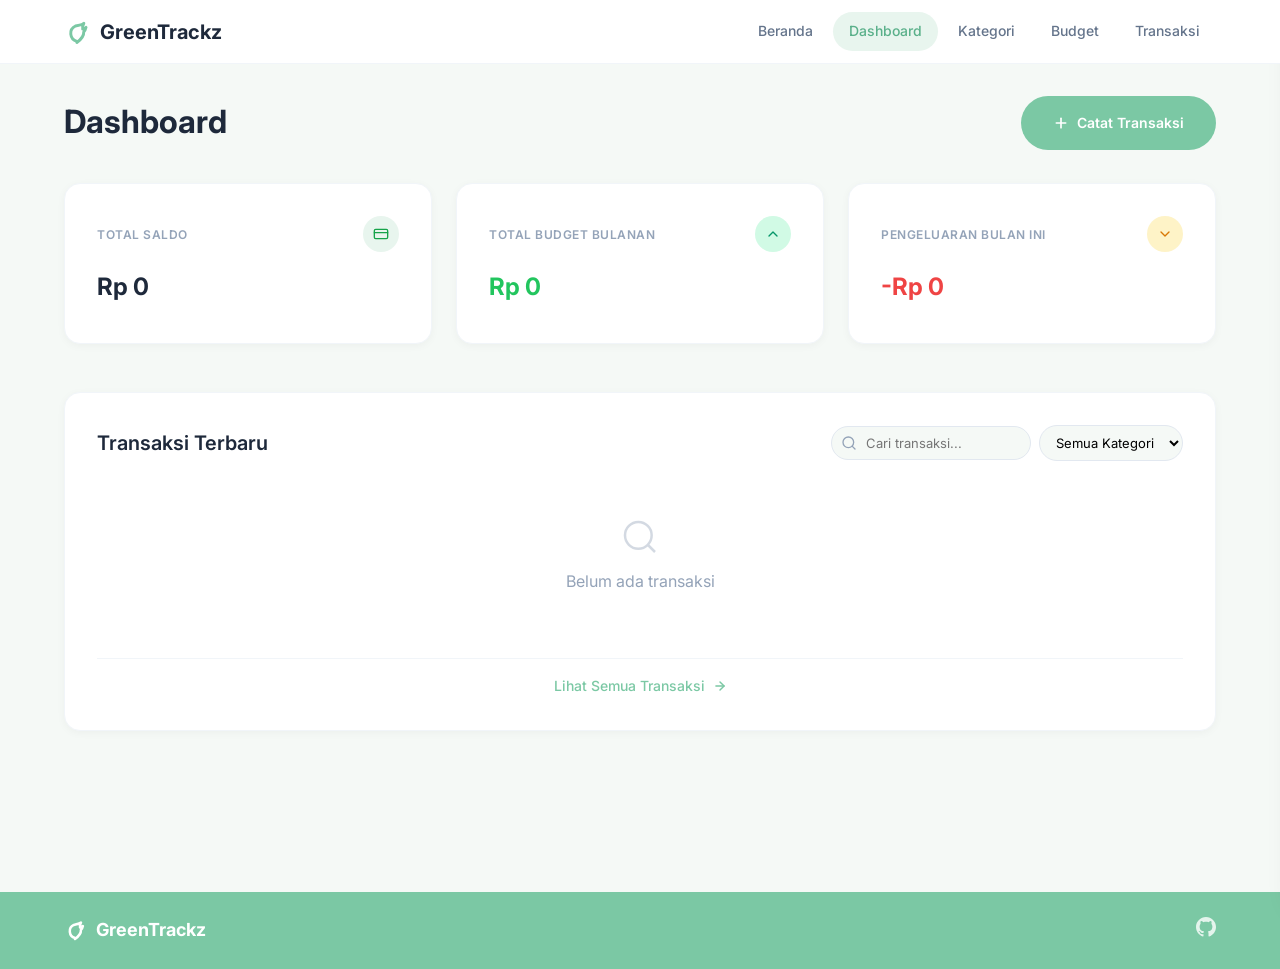
==== dashboard.html @ 593e7956 "Add files via upload" ====
<!DOCTYPE html>
<html lang="id">
<head>
  <meta charset="UTF-8">
  <meta name="viewport" content="width=device-width, initial-scale=1.0">
  <title>Dashboard - GreenTrackz</title>
  <link rel="preconnect" href="https://fonts.googleapis.com">
  <link rel="preconnect" href="https://fonts.gstatic.com" crossorigin>
  <link href="https://fonts.googleapis.com/css2?family=Inter:wght@400;500;600;700;800&display=swap" rel="stylesheet">
  <link rel="stylesheet" href="style.css">
</head>
<body>

  <!-- ====== HEADER ====== -->
  <header class="header">
    <div class="header-inner">
      <a href="index.html" class="logo">
        <svg class="logo-icon" viewBox="0 0 24 24" fill="none" stroke="currentColor" stroke-width="2.5" stroke-linecap="round" stroke-linejoin="round">
          <path d="M11 20A7 7 0 0 1 9.8 6.9C15.5 5.8 17 4.5 17 4.5s-1.5 3-1 5a7 7 0 0 0 2.9-1.5s-.5 2.5-2 4c.3 3.5-2.5 6.5-5.9 9z"/>
        </svg>
        GreenTrackz
      </a>
      <nav class="nav" style="margin-left:auto;">
        <a href="index.html" class="nav-link">Beranda</a>
        <a href="dashboard.html" class="nav-link active">Dashboard</a>
        <a href="category.html" class="nav-link">Kategori</a>
        <a href="budgeting.html" class="nav-link">Budget</a>
        <a href="transactions.html" class="nav-link">Transaksi</a>
      </nav>
    </div>
  </header>

  <!-- ====== MAIN ====== -->
  <main class="main-content">
    <div class="container">

      <!-- Page Header -->
      <div class="page-header">
        <div class="page-header-inner">
          <div><h1 class="page-title">Dashboard</h1></div>
          <a href="transactions.html" class="btn btn-primary">
            <svg viewBox="0 0 24 24" fill="none" stroke="currentColor" stroke-width="2.5" stroke-linecap="round" stroke-linejoin="round" style="width:16px;height:16px;">
              <line x1="12" y1="5" x2="12" y2="19"/><line x1="5" y1="12" x2="19" y2="12"/>
            </svg>
            Catat Transaksi
          </a>
        </div>
      </div>

      <!-- Stats Grid -->
      <div class="stats-grid">
        <div class="stat-card">
          <div class="stat-header">
            <span class="stat-label">Total Saldo</span>
            <div class="icon-circle-sm" style="background-color:var(--color-primary-light);">
              <svg viewBox="0 0 24 24" fill="none" stroke="#16A34A" stroke-width="2" stroke-linecap="round" stroke-linejoin="round" style="width:16px;height:16px;">
                <rect x="2" y="5" width="20" height="14" rx="2"/><line x1="2" y1="10" x2="22" y2="10"/>
              </svg>
            </div>
          </div>
          <div class="stat-value" id="stat-saldo">Rp 0</div>
        </div>
        <div class="stat-card">
          <div class="stat-header">
            <span class="stat-label">Total Budget Bulanan</span>
            <div class="icon-circle-sm" style="background-color:#D1FAE5;">
              <svg viewBox="0 0 24 24" fill="none" stroke="#059669" stroke-width="2" stroke-linecap="round" stroke-linejoin="round" style="width:16px;height:16px;">
                <polyline points="18 15 12 9 6 15"/>
              </svg>
            </div>
          </div>
          <div class="stat-value" id="stat-income" style="color:var(--color-success);">Rp 0</div>
        </div>
        <div class="stat-card">
          <div class="stat-header">
            <span class="stat-label">Pengeluaran Bulan Ini</span>
            <div class="icon-circle-sm" style="background-color:var(--icon-kuliner-bg);">
              <svg viewBox="0 0 24 24" fill="none" stroke="#D97706" stroke-width="2" stroke-linecap="round" stroke-linejoin="round" style="width:16px;height:16px;">
                <polyline points="6 9 12 15 18 9"/>
              </svg>
            </div>
          </div>
          <div class="stat-value" id="stat-expense" style="color:var(--color-danger);">Rp 0</div>
        </div>
      </div>

      <!-- Recent Transactions -->
      <div class="recent-txns" style="margin-top:var(--space-2xl);">
        <div class="recent-txns-header">
          <h2 class="recent-txns-title">Transaksi Terbaru</h2>
          <div style="display:flex;gap:8px;align-items:center;">
            <!-- Search -->
            <div style="position:relative;">
              <svg viewBox="0 0 24 24" fill="none" stroke="currentColor" stroke-width="2" stroke-linecap="round" stroke-linejoin="round" style="width:16px;height:16px;position:absolute;left:10px;top:50%;transform:translateY(-50%);color:var(--color-text-muted);pointer-events:none;">
                <circle cx="11" cy="11" r="8"/><line x1="21" y1="21" x2="16.65" y2="16.65"/>
              </svg>
              <input type="text" id="dash-search" placeholder="Cari transaksi..." style="padding:8px 12px 8px 34px;border:1px solid var(--color-border);border-radius:var(--radius-full);font-size:13px;outline:none;width:200px;background:var(--color-bg);" oninput="renderDashboard()">
            </div>
            <!-- Filter -->
            <select id="dash-filter" onchange="renderDashboard()" style="padding:8px 12px;border:1px solid var(--color-border);border-radius:var(--radius-full);font-size:13px;outline:none;background:var(--color-bg);cursor:pointer;">
              <option value="">Semua Kategori</option>
            </select>
          </div>
        </div>

        <div class="recent-txns-list" id="dash-txn-list">
          <!-- populated by JS -->
        </div>

        <a href="transactions.html" class="view-all-link">
          Lihat Semua Transaksi
          <svg viewBox="0 0 24 24" fill="none" stroke="currentColor" stroke-width="2.5" stroke-linecap="round" stroke-linejoin="round"><line x1="5" y1="12" x2="19" y2="12"/><polyline points="12 5 19 12 12 19"/></svg>
        </a>
      </div>

    </div>
  </main>

  <!-- ====== FOOTER ====== -->
  <footer class="footer">
    <div class="footer-inner">
      <div class="footer-logo">
        <svg viewBox="0 0 24 24" fill="none" stroke="currentColor" stroke-width="2.5" stroke-linecap="round" stroke-linejoin="round">
          <path d="M11 20A7 7 0 0 1 9.8 6.9C15.5 5.8 17 4.5 17 4.5s-1.5 3-1 5a7 7 0 0 0 2.9-1.5s-.5 2.5-2 4c.3 3.5-2.5 6.5-5.9 9z"/>
        </svg>
        GreenTrackz
      </div>
      <div class="footer-social">
        <a href="https://github.com/ValerieP31/GreenTrackz" aria-label="GitHub" target="_blank">
          <svg viewBox="0 0 24 24" fill="currentColor"><path d="M12 0c-6.626 0-12 5.373-12 12 0 5.302 3.438 9.8 8.207 11.387.599.111.793-.261.793-.577v-2.234c-3.338.726-4.033-1.416-4.033-1.416-.546-1.387-1.333-1.756-1.333-1.756-1.089-.745.083-.729.083-.729 1.205.084 1.839 1.237 1.839 1.237 1.07 1.834 2.807 1.304 3.492.997.107-.775.418-1.305.762-1.604-2.665-.305-5.467-1.334-5.467-5.931 0-1.311.469-2.381 1.236-3.221-.124-.303-.535-1.524.117-3.176 0 0 1.008-.322 3.301 1.23.957-.266 1.983-.399 3.003-.404 1.02.005 2.047.138 3.006.404 2.291-1.552 3.297-1.23 3.297-1.23.653 1.653.242 2.874.118 3.176.77.84 1.235 1.911 1.235 3.221 0 4.609-2.807 5.624-5.479 5.921.43.372.823 1.102.823 2.222v3.293c0 .319.192.694.801.576 4.765-1.589 8.199-6.086 8.199-11.386 0-6.627-5.373-12-12-12z"/></svg>
        </a>
      </div>
    </div>
  </footer>

  <script src="app.js"></script>
  <script>
    function formatDate(dateStr) {
      const d = new Date(dateStr);
      return d.toLocaleDateString('id-ID', { day:'2-digit', month:'short', year:'numeric' });
    }

    function populateFilterDropdown() {
      const sel = document.getElementById('dash-filter');
      const cats = GT.getCategories();
      // keep first option
      while (sel.options.length > 1) sel.remove(1);
      cats.forEach(c => {
        const o = document.createElement('option');
        o.value = c.id; o.textContent = c.name;
        sel.appendChild(o);
      });
    }

    function renderDashboard() {
      const txns = GT.getTransactions();
      const stats = GT.getMonthStats();

      // Stats
      document.getElementById('stat-saldo').textContent = GT.formatRp(stats.income - stats.expense);
      document.getElementById('stat-income').textContent = GT.formatRp(stats.income);
      document.getElementById('stat-expense').textContent = '-' + GT.formatRp(stats.expense);

      // Filter + search
      const search = document.getElementById('dash-search').value.toLowerCase();
      const catFilter = document.getElementById('dash-filter').value;

      let filtered = [...txns].reverse(); // newest first
      if (search) filtered = filtered.filter(t => t.name.toLowerCase().includes(search));
      if (catFilter) filtered = filtered.filter(t => t.category === catFilter);

      const list = document.getElementById('dash-txn-list');
      if (filtered.length === 0) {
        list.innerHTML = `<div style="text-align:center;padding:40px 0;color:var(--color-text-muted);">
          <svg viewBox="0 0 24 24" fill="none" stroke="currentColor" stroke-width="1.5" style="width:40px;height:40px;margin:0 auto 12px;display:block;opacity:.4;">
            <circle cx="11" cy="11" r="8"/><line x1="21" y1="21" x2="16.65" y2="16.65"/>
          </svg>
          <p>Belum ada transaksi</p>
        </div>`;
        return;
      }

      const show = filtered.slice(0, 5);
      list.innerHTML = show.map((t, i) => {
        const cat = GT.getCategoryById(t.category);
        const isIncome = t.type === 'income';
        const sign = isIncome ? '+' : '-';
        const amtColor = isIncome ? 'var(--color-success)' : 'var(--color-danger)';
        const border = i === show.length - 1 ? 'border-bottom:none;' : '';
        return `<div class="txn-item" style="${border}">
          <div class="txn-left">
            <div class="icon-circle" style="background-color:${cat.bg};">
              ${GT.getCategoryIcon(cat.icon, cat.color)}
            </div>
            <div>
              <div class="txn-info-name">${t.name}</div>
              <div class="txn-info-date">${formatDate(t.date)}</div>
            </div>
          </div>
          <div class="txn-right">
            <span class="txn-amount" style="color:${amtColor};">${sign}${GT.formatRp(t.amount)}</span>
            <span class="tag" style="background:${cat.bg};color:${cat.color};">${cat.name.toUpperCase()}</span>
          </div>
        </div>`;
      }).join('');
    }

    populateFilterDropdown();
    renderDashboard();
    GT.initMobileNav('dashboard.html');
  </script>
</body>
</html>
---- style.css ----
/* ========================================
   GreenTrackz - Global Stylesheet
   ======================================== */

/* ---- CSS Variables (Design System) ---- */
:root {
  /* Primary Colors */
  --color-primary: #7BC8A4;
  --color-primary-hover: #6AB894;
  --color-primary-light: #E8F5EE;
  --color-primary-dark: #5AB08A;

  /* Dark Greens */
  --color-dark-green: #2D5A3D;
  --color-darker-green: #1E3A2F;

  /* Backgrounds */
  --color-bg: #F5F9F6;
  --color-bg-white: #FFFFFF;
  --color-bg-card: #FFFFFF;
  --color-bg-mint: #EEF7F1;

  /* Text */
  --color-text-primary: #1E293B;
  --color-text-secondary: #64748B;
  --color-text-muted: #94A3B8;
  --color-text-white: #FFFFFF;
  --color-text-link: #7BC8A4;

  /* Borders */
  --color-border: #E2E8F0;
  --color-border-light: #F1F5F9;

  /* Status Colors */
  --color-success: #22C55E;
  --color-success-light: #DCFCE7;
  --color-danger: #EF4444;
  --color-danger-light: #FEE2E2;
  --color-warning: #EAB308;
  --color-warning-light: #FEF9C3;

  /* Category Tag Colors */
  --tag-kuliner-bg: #FEF3C7;
  --tag-kuliner-text: #D97706;
  --tag-transport-bg: #DBEAFE;
  --tag-transport-text: #2563EB;
  --tag-transfer-bg: #DCFCE7;
  --tag-transfer-text: #16A34A;
  --tag-belanja-bg: #EDE9FE;
  --tag-belanja-text: #7C3AED;
  --tag-tagihan-bg: #FEE2E2;
  --tag-tagihan-text: #DC2626;
  --tag-hiburan-bg: #FCE7F3;
  --tag-hiburan-text: #DB2777;
  --tag-pendapatan-bg: #DCFCE7;
  --tag-pendapatan-text: #16A34A;

  /* Icon Background Colors */
  --icon-kuliner-bg: #FEF3C7;
  --icon-transport-bg: #DBEAFE;
  --icon-transfer-bg: #DCFCE7;
  --icon-belanja-bg: #EDE9FE;
  --icon-tagihan-bg: #FEE2E2;
  --icon-hiburan-bg: #FCE7F3;
  --icon-listrik-bg: #FEF3C7;
  --icon-makanan-bg: #DCFCE7;
  --icon-kesehatan-bg: #FCE7F3;
  --icon-edukasi-bg: #DBEAFE;

  /* Shadows */
  --shadow-sm: 0 1px 2px rgba(0, 0, 0, 0.04);
  --shadow-md: 0 4px 12px rgba(0, 0, 0, 0.06);
  --shadow-lg: 0 8px 24px rgba(0, 0, 0, 0.08);
  --shadow-card: 0 2px 8px rgba(0, 0, 0, 0.04);

  /* Border Radius */
  --radius-sm: 8px;
  --radius-md: 12px;
  --radius-lg: 16px;
  --radius-xl: 20px;
  --radius-full: 9999px;

  /* Spacing */
  --space-xs: 4px;
  --space-sm: 8px;
  --space-md: 16px;
  --space-lg: 24px;
  --space-xl: 32px;
  --space-2xl: 48px;
  --space-3xl: 64px;

  /* Typography */
  --font-family: 'Inter', -apple-system, BlinkMacSystemFont, 'Segoe UI', Roboto, sans-serif;
  --text-xs: 12px;
  --text-sm: 14px;
  --text-base: 16px;
  --text-lg: 18px;
  --text-xl: 20px;
  --text-2xl: 24px;
  --text-3xl: 32px;
  --text-4xl: 40px;
  --text-5xl: 48px;

  /* Font Weights */
  --font-normal: 400;
  --font-medium: 500;
  --font-semibold: 600;
  --font-bold: 700;
  --font-extrabold: 800;

  /* Layout */
  --max-width: 1200px;
  --header-height: 64px;
}

/* ---- Reset & Base ---- */
*, *::before, *::after {
  box-sizing: border-box;
  margin: 0;
  padding: 0;
}

html {
  scroll-behavior: smooth;
}

body {
  font-family: var(--font-family);
  font-size: var(--text-base);
  color: var(--color-text-primary);
  background-color: var(--color-bg);
  line-height: 1.6;
  -webkit-font-smoothing: antialiased;
  -moz-osx-font-smoothing: grayscale;
}

a {
  text-decoration: none;
  color: inherit;
  transition: color 0.2s ease;
}

img {
  max-width: 100%;
  height: auto;
  display: block;
}

button {
  cursor: pointer;
  border: none;
  background: none;
  font-family: inherit;
  font-size: inherit;
}

input, select, textarea {
  font-family: inherit;
  font-size: inherit;
}

/* ---- Utility Classes ---- */
.container {
  max-width: var(--max-width);
  margin: 0 auto;
  padding: 0 var(--space-lg);
}

.container-narrow {
  max-width: 960px;
  margin: 0 auto;
  padding: 0 var(--space-lg);
}

.flex {
  display: flex;
}

.flex-col {
  flex-direction: column;
}

.items-center {
  align-items: center;
}

.items-start {
  align-items: flex-start;
}

.justify-between {
  justify-content: space-between;
}

.justify-center {
  justify-content: center;
}

.gap-sm { gap: var(--space-sm); }
.gap-md { gap: var(--space-md); }
.gap-lg { gap: var(--space-lg); }
.gap-xl { gap: var(--space-xl); }

.text-center { text-align: center; }
.text-left { text-align: left; }
.text-right { text-align: right; }

.w-full { width: 100%; }
.h-full { height: 100%; }

.mt-sm { margin-top: var(--space-sm); }
.mt-md { margin-top: var(--space-md); }
.mt-lg { margin-top: var(--space-lg); }
.mt-xl { margin-top: var(--space-xl); }
.mt-2xl { margin-top: var(--space-2xl); }

.mb-sm { margin-bottom: var(--space-sm); }
.mb-md { margin-bottom: var(--space-md); }
.mb-lg { margin-bottom: var(--space-lg); }
.mb-xl { margin-bottom: var(--space-xl); }

/* ---- Header / Navbar ---- */
.header {
  background-color: var(--color-bg-white);
  border-bottom: 1px solid var(--color-border-light);
  height: var(--header-height);
  position: sticky;
  top: 0;
  z-index: 100;
}

.header-inner {
  display: flex;
  align-items: center;
  justify-content: space-between;
  height: 100%;
  max-width: var(--max-width);
  margin: 0 auto;
  padding: 0 var(--space-lg);
}

.logo {
  display: flex;
  align-items: center;
  gap: var(--space-sm);
  font-weight: var(--font-bold);
  font-size: var(--text-xl);
  color: var(--color-text-primary);
}

.logo-icon {
  width: 28px;
  height: 28px;
  color: var(--color-primary);
}

.nav {
  display: flex;
  align-items: center;
  gap: var(--space-xs);
}

.nav-link {
  padding: var(--space-sm) var(--space-md);
  font-size: var(--text-sm);
  font-weight: var(--font-medium);
  color: var(--color-text-secondary);
  border-radius: var(--radius-full);
  transition: all 0.2s ease;
}

.nav-link:hover {
  color: var(--color-text-primary);
  background-color: var(--color-bg);
}

.nav-link.active {
  color: var(--color-primary-dark);
  background-color: var(--color-primary-light);
}

.header-actions {
  display: flex;
  align-items: center;
  gap: var(--space-md);
}

.icon-btn {
  width: 40px;
  height: 40px;
  border-radius: var(--radius-full);
  display: flex;
  align-items: center;
  justify-content: center;
  color: var(--color-text-secondary);
  transition: all 0.2s ease;
  position: relative;
}

.icon-btn:hover {
  background-color: var(--color-bg);
  color: var(--color-text-primary);
}

.avatar {
  width: 36px;
  height: 36px;
  border-radius: var(--radius-full);
  object-fit: cover;
}

/* ---- Buttons ---- */
.btn {
  display: inline-flex;
  align-items: center;
  justify-content: center;
  gap: var(--space-sm);
  padding: var(--space-md) var(--space-xl);
  font-size: var(--text-sm);
  font-weight: var(--font-semibold);
  border-radius: var(--radius-full);
  transition: all 0.2s ease;
  cursor: pointer;
}

.btn-primary {
  background-color: var(--color-primary);
  color: var(--color-text-white);
  border: none;
}

.btn-primary:hover {
  background-color: var(--color-primary-hover);
  transform: translateY(-1px);
  box-shadow: var(--shadow-md);
}

.btn-outline {
  background-color: transparent;
  color: var(--color-text-secondary);
  border: 1px solid var(--color-border);
}

.btn-outline:hover {
  background-color: var(--color-bg);
  color: var(--color-text-primary);
}

.btn-dark {
  background-color: var(--color-dark-green);
  color: var(--color-text-white);
  border: none;
}

.btn-dark:hover {
  background-color: var(--color-darker-green);
}

.btn-sm {
  padding: var(--space-sm) var(--space-md);
  font-size: var(--text-xs);
}

.btn-lg {
  padding: var(--space-md) var(--space-2xl);
  font-size: var(--text-base);
}

.btn-full {
  width: 100%;
}

.btn svg {
  width: 16px;
  height: 16px;
}

/* ---- Cards ---- */
.card {
  background-color: var(--color-bg-card);
  border-radius: var(--radius-lg);
  border: 1px solid var(--color-border-light);
  box-shadow: var(--shadow-card);
  padding: var(--space-xl);
}

.card-flat {
  background-color: var(--color-bg-card);
  border-radius: var(--radius-lg);
  border: 1px solid var(--color-border);
  padding: var(--space-xl);
}

/* ---- Forms ---- */
.form-group {
  margin-bottom: var(--space-lg);
}

.form-label {
  display: block;
  font-size: var(--text-sm);
  font-weight: var(--font-medium);
  color: var(--color-text-primary);
  margin-bottom: var(--space-sm);
}

.form-input,
.form-select,
.form-textarea {
  width: 100%;
  padding: var(--space-md);
  font-size: var(--text-sm);
  color: var(--color-text-primary);
  background-color: var(--color-bg-white);
  border: 1px solid var(--color-border);
  border-radius: var(--radius-md);
  transition: all 0.2s ease;
}

.form-input:focus,
.form-select:focus,
.form-textarea:focus {
  outline: none;
  border-color: var(--color-primary);
  box-shadow: 0 0 0 3px rgba(123, 200, 164, 0.15);
}

.form-input::placeholder,
.form-textarea::placeholder {
  color: var(--color-text-muted);
}

.form-textarea {
  resize: vertical;
  min-height: 80px;
}

.form-row {
  display: grid;
  grid-template-columns: 1fr 1fr;
  gap: var(--space-md);
}

/* ---- Tags / Badges ---- */
.tag {
  display: inline-flex;
  align-items: center;
  padding: 2px 10px;
  font-size: var(--text-xs);
  font-weight: var(--font-semibold);
  border-radius: var(--radius-full);
  text-transform: uppercase;
  letter-spacing: 0.3px;
}

.tag-kuliner { background-color: var(--tag-kuliner-bg); color: var(--tag-kuliner-text); }
.tag-transport { background-color: var(--tag-transport-bg); color: var(--tag-transport-text); }
.tag-transfer { background-color: var(--tag-transfer-bg); color: var(--tag-transfer-text); }
.tag-belanja { background-color: var(--tag-belanja-bg); color: var(--tag-belanja-text); }
.tag-tagihan { background-color: var(--tag-tagihan-bg); color: var(--tag-tagihan-text); }
.tag-hiburan { background-color: var(--tag-hiburan-bg); color: var(--tag-hiburan-text); }
.tag-pendapatan { background-color: var(--tag-pendapatan-bg); color: var(--tag-pendapatan-text); }

/* ---- Progress Bars ---- */
.progress-bar {
  width: 100%;
  height: 8px;
  background-color: var(--color-border-light);
  border-radius: var(--radius-full);
  overflow: hidden;
}

.progress-fill {
  height: 100%;
  background-color: var(--color-primary);
  border-radius: var(--radius-full);
  transition: width 0.3s ease;
}

.progress-fill.success { background-color: var(--color-success); }
.progress-fill.warning { background-color: var(--color-warning); }
.progress-fill.danger { background-color: var(--color-danger); }

/* ---- Icon Containers ---- */
.icon-circle {
  width: 44px;
  height: 44px;
  border-radius: var(--radius-full);
  display: flex;
  align-items: center;
  justify-content: center;
  flex-shrink: 0;
}

.icon-circle svg {
  width: 20px;
  height: 20px;
}

.icon-circle-sm {
  width: 36px;
  height: 36px;
  border-radius: var(--radius-full);
  display: flex;
  align-items: center;
  justify-content: center;
  flex-shrink: 0;
}

.icon-circle-sm svg {
  width: 16px;
  height: 16px;
}

/* ---- Page Header Section ---- */
.page-header {
  padding: var(--space-xl) 0;
}

.page-header-inner {
  display: flex;
  align-items: flex-start;
  justify-content: space-between;
  flex-wrap: wrap;
  gap: var(--space-md);
}

.page-title {
  font-size: var(--text-3xl);
  font-weight: var(--font-bold);
  color: var(--color-text-primary);
  margin-bottom: var(--space-xs);
}

.page-subtitle {
  font-size: var(--text-base);
  color: var(--color-text-secondary);
}

/* ---- Stats / Summary Cards ---- */
.stats-grid {
  display: grid;
  grid-template-columns: repeat(3, 1fr);
  gap: var(--space-lg);
  margin-bottom: var(--space-xl);
}

.stat-card {
  background-color: var(--color-bg-card);
  border-radius: var(--radius-lg);
  border: 1px solid var(--color-border-light);
  box-shadow: var(--shadow-card);
  padding: var(--space-xl);
}

.stat-header {
  display: flex;
  align-items: center;
  justify-content: space-between;
  margin-bottom: var(--space-md);
}

.stat-label {
  font-size: var(--text-xs);
  font-weight: var(--font-semibold);
  color: var(--color-text-muted);
  text-transform: uppercase;
  letter-spacing: 0.5px;
}

.stat-value {
  font-size: var(--text-2xl);
  font-weight: var(--font-bold);
  color: var(--color-text-primary);
  margin-bottom: var(--space-xs);
}

.stat-change {
  display: inline-flex;
  align-items: center;
  gap: 4px;
  font-size: var(--text-xs);
  font-weight: var(--font-medium);
}

.stat-change.up { color: var(--color-success); }
.stat-change.down { color: var(--color-danger); }
.stat-change.neutral { color: var(--color-text-muted); }

/* ---- Tables ---- */
.table-container {
  background-color: var(--color-bg-card);
  border-radius: var(--radius-lg);
  border: 1px solid var(--color-border-light);
  box-shadow: var(--shadow-card);
  overflow: hidden;
}

.data-table {
  width: 100%;
  border-collapse: collapse;
}

.data-table thead th {
  padding: var(--space-md) var(--space-lg);
  font-size: var(--text-xs);
  font-weight: var(--font-semibold);
  color: var(--color-text-muted);
  text-transform: uppercase;
  letter-spacing: 0.5px;
  text-align: left;
  border-bottom: 1px solid var(--color-border-light);
  background-color: var(--color-bg-white);
}

.data-table tbody td {
  padding: var(--space-md) var(--space-lg);
  font-size: var(--text-sm);
  color: var(--color-text-primary);
  border-bottom: 1px solid var(--color-border-light);
  vertical-align: middle;
}

.data-table tbody tr:last-child td {
  border-bottom: none;
}

.data-table tbody tr:hover {
  background-color: var(--color-bg);
}

/* ---- Transaction Items ---- */
.txn-item {
  display: flex;
  align-items: center;
  justify-content: space-between;
  padding: var(--space-md) 0;
  border-bottom: 1px solid var(--color-border-light);
}

.txn-item:last-child {
  border-bottom: none;
}

.txn-left {
  display: flex;
  align-items: center;
  gap: var(--space-md);
}

.txn-info-name {
  font-size: var(--text-sm);
  font-weight: var(--font-semibold);
  color: var(--color-text-primary);
  margin-bottom: 2px;
}

.txn-info-date {
  font-size: var(--text-xs);
  color: var(--color-text-muted);
}

.txn-right {
  display: flex;
  flex-direction: column;
  align-items: flex-end;
  gap: var(--space-xs);
}

.txn-amount {
  font-size: var(--text-sm);
  font-weight: var(--font-semibold);
}

.txn-amount.negative { color: var(--color-text-primary); }
.txn-amount.positive { color: var(--color-success); }

/* ---- Category Cards ---- */
.category-grid {
  display: grid;
  grid-template-columns: repeat(4, 1fr);
  gap: var(--space-lg);
}

.category-card {
  background-color: var(--color-bg-card);
  border-radius: var(--radius-lg);
  border: 1px solid var(--color-border-light);
  box-shadow: var(--shadow-card);
  padding: var(--space-xl);
  transition: all 0.2s ease;
  position: relative;
}

.category-card:hover {
  transform: translateY(-2px);
  box-shadow: var(--shadow-md);
}

.category-card-top {
  display: flex;
  align-items: flex-start;
  justify-content: space-between;
  margin-bottom: var(--space-md);
}

.category-card-icon {
  width: 48px;
  height: 48px;
  border-radius: var(--radius-md);
  display: flex;
  align-items: center;
  justify-content: center;
}

.category-card-icon svg {
  width: 24px;
  height: 24px;
}

.category-card-menu {
  color: var(--color-text-muted);
  cursor: pointer;
  padding: var(--space-xs);
}

.category-card-title {
  font-size: var(--text-lg);
  font-weight: var(--font-semibold);
  color: var(--color-text-primary);
  margin-bottom: var(--space-xs);
}

.category-card-label {
  font-size: var(--text-xs);
  font-weight: var(--font-medium);
  color: var(--color-text-muted);
  text-transform: uppercase;
  letter-spacing: 0.5px;
  margin-bottom: var(--space-xs);
}

.category-card-amount {
  font-size: var(--text-xl);
  font-weight: var(--font-bold);
  color: var(--color-text-primary);
  margin-bottom: var(--space-md);
}

.category-card-footer {
  display: flex;
  align-items: center;
  justify-content: space-between;
}

.category-card-count {
  font-size: var(--text-xs);
  font-weight: var(--font-medium);
  padding: 2px 8px;
  border-radius: var(--radius-full);
}

.category-add-card {
  background-color: var(--color-bg-card);
  border: 2px dashed var(--color-border);
  border-radius: var(--radius-lg);
  display: flex;
  flex-direction: column;
  align-items: center;
  justify-content: center;
  padding: var(--space-xl);
  min-height: 200px;
  cursor: pointer;
  transition: all 0.2s ease;
  color: var(--color-text-muted);
  gap: var(--space-md);
}

.category-add-card:hover {
  border-color: var(--color-primary);
  color: var(--color-primary);
  background-color: var(--color-primary-light);
}

.category-add-card svg {
  width: 32px;
  height: 32px;
}

.category-add-card span {
  font-size: var(--text-sm);
  font-weight: var(--font-medium);
}

/* ---- Color Picker ---- */
.color-picker {
  display: flex;
  align-items: center;
  gap: var(--space-sm);
}

.color-option {
  width: 28px;
  height: 28px;
  border-radius: var(--radius-full);
  cursor: pointer;
  border: 2px solid transparent;
  transition: all 0.2s ease;
}

.color-option:hover,
.color-option.active {
  border-color: var(--color-text-primary);
  transform: scale(1.1);
}

/* ---- Footer ---- */
.footer {
  background-color: var(--color-primary);
  color: var(--color-text-white);
  padding: var(--space-lg) 0;
  margin-top: var(--space-3xl);
}

.footer-inner {
  display: flex;
  align-items: center;
  justify-content: space-between;
  max-width: var(--max-width);
  margin: 0 auto;
  padding: 0 var(--space-lg);
}

.footer-logo {
  display: flex;
  align-items: center;
  gap: var(--space-sm);
  font-weight: var(--font-bold);
  font-size: var(--text-lg);
}

.footer-logo svg {
  width: 24px;
  height: 24px;
}

.footer-copy {
  font-size: var(--text-sm);
  opacity: 0.9;
}

.footer-social {
  display: flex;
  align-items: center;
  gap: var(--space-md);
}

.footer-social a {
  opacity: 0.8;
  transition: opacity 0.2s ease;
}

.footer-social a:hover {
  opacity: 1;
}

.footer-social svg {
  width: 20px;
  height: 20px;
}

/* ---- Hero Section (Landing) ---- */
.hero {
  text-align: center;
  padding: var(--space-3xl) 0 var(--space-2xl);
}

.hero-title {
  font-size: var(--text-5xl);
  font-weight: var(--font-extrabold);
  color: var(--color-text-primary);
  line-height: 1.15;
  margin-bottom: var(--space-lg);
  max-width: 700px;
  margin-left: auto;
  margin-right: auto;
}

.hero-subtitle {
  font-size: var(--text-lg);
  color: var(--color-text-secondary);
  margin-bottom: var(--space-xl);
  max-width: 500px;
  margin-left: auto;
  margin-right: auto;
}

.hero-features {
  display: flex;
  align-items: center;
  justify-content: center;
  gap: var(--space-xl);
  margin-top: var(--space-xl);
  flex-wrap: wrap;
}

.hero-feature-item {
  display: flex;
  align-items: center;
  gap: var(--space-sm);
  font-size: var(--text-sm);
  color: var(--color-text-secondary);
}

.hero-feature-item svg {
  width: 16px;
  height: 16px;
  color: var(--color-success);
}

/* ---- Preview Card (Landing) ---- */
.preview-card {
  max-width: 700px;
  margin: var(--space-2xl) auto;
  background-color: var(--color-bg-card);
  border-radius: var(--radius-xl);
  border: 1px solid var(--color-border);
  box-shadow: var(--shadow-lg);
  overflow: hidden;
}

.preview-card-header {
  display: flex;
  align-items: center;
  gap: var(--space-sm);
  padding: var(--space-md) var(--space-xl);
  border-bottom: 1px solid var(--color-border-light);
}

.preview-dot {
  width: 10px;
  height: 10px;
  border-radius: var(--radius-full);
}

.preview-dot.red { background-color: #EF4444; }
.preview-dot.yellow { background-color: #EAB308; }
.preview-dot.green { background-color: #22C55E; }

.preview-card-body {
  display: grid;
  grid-template-columns: 1fr 1fr;
  padding: var(--space-xl);
  gap: var(--space-xl);
}

.preview-chart-area {
  display: flex;
  flex-direction: column;
}

.preview-chart-title {
  font-size: var(--text-sm);
  font-weight: var(--font-semibold);
  color: var(--color-text-primary);
  margin-bottom: 2px;
}

.preview-chart-subtitle {
  font-size: var(--text-xs);
  color: var(--color-text-muted);
  margin-bottom: var(--space-md);
}

.preview-chart-value {
  font-size: var(--text-xl);
  font-weight: var(--font-bold);
  color: var(--color-primary);
  margin-bottom: var(--space-md);
}

/* CSS-only bar chart */
.bar-chart {
  display: flex;
  align-items: flex-end;
  gap: 8px;
  height: 100px;
}

.bar-chart-item {
  flex: 1;
  display: flex;
  flex-direction: column;
  align-items: center;
  gap: 4px;
}

.bar {
  width: 100%;
  border-radius: 4px 4px 0 0;
  background-color: var(--color-primary-light);
  position: relative;
}

.bar-fill {
  position: absolute;
  bottom: 0;
  left: 0;
  right: 0;
  border-radius: 4px 4px 0 0;
}

.bar-fill.green { background-color: var(--color-primary); }
.bar-fill.yellow { background-color: var(--color-warning); }

/* ---- Features Section ---- */
.features-section {
  padding: var(--space-3xl) 0;
}

.section-header {
  text-align: center;
  margin-bottom: var(--space-2xl);
}

.section-title {
  font-size: var(--text-3xl);
  font-weight: var(--font-bold);
  color: var(--color-text-primary);
  margin-bottom: var(--space-sm);
}

.section-subtitle {
  font-size: var(--text-base);
  color: var(--color-text-secondary);
  max-width: 500px;
  margin: 0 auto;
}

.features-grid {
  display: grid;
  grid-template-columns: repeat(3, 1fr);
  gap: var(--space-lg);
}

.feature-card {
  background-color: var(--color-bg-card);
  border-radius: var(--radius-lg);
  border: 1px solid var(--color-border-light);
  box-shadow: var(--shadow-card);
  padding: var(--space-2xl) var(--space-xl);
  text-align: center;
  transition: all 0.2s ease;
}

.feature-card:hover {
  transform: translateY(-2px);
  box-shadow: var(--shadow-md);
}

.feature-icon {
  width: 56px;
  height: 56px;
  border-radius: var(--radius-lg);
  display: flex;
  align-items: center;
  justify-content: center;
  margin: 0 auto var(--space-lg);
}

.feature-icon svg {
  width: 24px;
  height: 24px;
}

.feature-title {
  font-size: var(--text-lg);
  font-weight: var(--font-semibold);
  color: var(--color-text-primary);
  margin-bottom: var(--space-sm);
}

.feature-desc {
  font-size: var(--text-sm);
  color: var(--color-text-secondary);
  line-height: 1.7;
}

/* ---- CTA Section ---- */
.cta-section {
  padding: var(--space-3xl) 0;
}

.cta-card {
  background-color: var(--color-dark-green);
  border-radius: var(--radius-xl);
  padding: var(--space-3xl) var(--space-2xl);
  text-align: center;
  color: var(--color-text-white);
  max-width: 900px;
  margin: 0 auto;
}

.cta-title {
  font-size: var(--text-3xl);
  font-weight: var(--font-bold);
  margin-bottom: var(--space-md);
  line-height: 1.3;
}

.cta-desc {
  font-size: var(--text-base);
  opacity: 0.85;
  margin-bottom: var(--space-xl);
  max-width: 500px;
  margin-left: auto;
  margin-right: auto;
}

/* ---- Two Column Layout (Transactions) ---- */
.two-col {
  display: grid;
  grid-template-columns: 380px 1fr;
  gap: var(--space-xl);
  align-items: start;
}

/* ---- Table Actions ---- */
.table-actions {
  display: flex;
  align-items: center;
  gap: var(--space-sm);
}

.action-btn {
  width: 32px;
  height: 32px;
  border-radius: var(--radius-md);
  display: inline-flex;
  align-items: center;
  justify-content: center;
  color: var(--color-text-muted);
  transition: all 0.2s ease;
  cursor: pointer;
}

.action-btn:hover {
  background-color: var(--color-bg);
  color: var(--color-text-primary);
}

.action-btn.edit:hover { color: var(--color-warning); }
.action-btn.delete:hover { color: var(--color-danger); }

/* ---- Pagination ---- */
.pagination {
  display: flex;
  align-items: center;
  justify-content: flex-end;
  gap: var(--space-xs);
  padding: var(--space-md) var(--space-lg);
  border-top: 1px solid var(--color-border-light);
}

.pagination-info {
  font-size: var(--text-sm);
  color: var(--color-text-secondary);
  margin-right: auto;
}

.pagination-btn {
  width: 36px;
  height: 36px;
  border-radius: var(--radius-md);
  display: flex;
  align-items: center;
  justify-content: center;
  font-size: var(--text-sm);
  font-weight: var(--font-medium);
  color: var(--color-text-secondary);
  border: 1px solid transparent;
  transition: all 0.2s ease;
}

.pagination-btn:hover {
  background-color: var(--color-bg);
  color: var(--color-text-primary);
}

.pagination-btn.active {
  background-color: var(--color-primary);
  color: var(--color-text-white);
  border-color: var(--color-primary);
}

/* ---- Budget Overview Card ---- */
.budget-overview {
  background-color: var(--color-bg-card);
  border-radius: var(--radius-lg);
  border: 1px solid var(--color-border-light);
  box-shadow: var(--shadow-card);
  padding: var(--space-2xl);
}

.budget-overview-grid {
  display: grid;
  grid-template-columns: 1fr 1fr;
  gap: var(--space-2xl);
}

.budget-main-label {
  font-size: var(--text-xs);
  font-weight: var(--font-semibold);
  color: var(--color-text-muted);
  text-transform: uppercase;
  letter-spacing: 0.5px;
  margin-bottom: var(--space-sm);
}

.budget-main-value {
  font-size: var(--text-3xl);
  font-weight: var(--font-bold);
  color: var(--color-text-primary);
  margin-bottom: var(--space-lg);
}

.budget-sub-grid {
  display: grid;
  grid-template-columns: 1fr 1fr;
  gap: var(--space-lg);
}

.budget-sub-label {
  font-size: var(--text-xs);
  font-weight: var(--font-semibold);
  color: var(--color-text-muted);
  text-transform: uppercase;
  letter-spacing: 0.5px;
  margin-bottom: var(--space-xs);
}

.budget-sub-value {
  font-size: var(--text-lg);
  font-weight: var(--font-bold);
  color: var(--color-text-primary);
}

.budget-sub-value.green { color: var(--color-primary); }

.budget-progress-section {
  display: flex;
  flex-direction: column;
  justify-content: center;
}

.budget-percentage {
  font-size: var(--text-4xl);
  font-weight: var(--font-extrabold);
  color: var(--color-text-primary);
  text-align: center;
}

.budget-percentage-label {
  font-size: var(--text-xs);
  font-weight: var(--font-semibold);
  color: var(--color-text-muted);
  text-transform: uppercase;
  letter-spacing: 1px;
  text-align: center;
  margin-bottom: var(--space-lg);
}

.budget-progress-bar {
  margin-bottom: var(--space-md);
}

.budget-progress-desc {
  font-size: var(--text-sm);
  color: var(--color-text-secondary);
  text-align: center;
}

/* ---- Budget Category Section ---- */
.budget-cat-header {
  display: flex;
  align-items: center;
  justify-content: space-between;
  margin-bottom: var(--space-lg);
}

.budget-cat-title {
  display: flex;
  align-items: center;
  gap: var(--space-sm);
  font-size: var(--text-lg);
  font-weight: var(--font-semibold);
  color: var(--color-text-primary);
}

.budget-cat-title svg {
  width: 20px;
  height: 20px;
  color: var(--color-primary);
}

.budget-cat-actions {
  display: flex;
  align-items: center;
  gap: var(--space-md);
}

.link-btn {
  display: inline-flex;
  align-items: center;
  gap: var(--space-sm);
  font-size: var(--text-sm);
  font-weight: var(--font-medium);
  color: var(--color-text-link);
  transition: all 0.2s ease;
}

.link-btn:hover {
  color: var(--color-primary-dark);
}

.link-btn svg {
  width: 16px;
  height: 16px;
}

/* Status badge */
.status-badge {
  display: inline-flex;
  align-items: center;
  padding: var(--space-sm) var(--space-md);
  font-size: var(--text-sm);
  font-weight: var(--font-semibold);
  border-radius: var(--radius-md);
}

.status-badge.success {
  background-color: var(--color-success-light);
  color: var(--color-success);
}

/* ---- Filter/Export Toolbar ---- */
.toolbar {
  display: flex;
  align-items: center;
  gap: var(--space-sm);
}

.toolbar-btn {
  display: inline-flex;
  align-items: center;
  gap: var(--space-sm);
  padding: var(--space-sm) var(--space-md);
  font-size: var(--text-sm);
  font-weight: var(--font-medium);
  color: var(--color-text-secondary);
  background-color: var(--color-bg-white);
  border: 1px solid var(--color-border);
  border-radius: var(--radius-md);
  transition: all 0.2s ease;
  cursor: pointer;
}

.toolbar-btn:hover {
  background-color: var(--color-bg);
  color: var(--color-text-primary);
}

.toolbar-btn svg {
  width: 14px;
  height: 14px;
}

/* ---- Page Header with Status ---- */
.page-header-right {
  display: flex;
  flex-direction: column;
  align-items: flex-end;
  gap: var(--space-xs);
}

.page-header-label {
  font-size: var(--text-xs);
  font-weight: var(--font-semibold);
  color: var(--color-text-muted);
  text-transform: uppercase;
  letter-spacing: 0.5px;
}

.page-header-value {
  font-size: var(--text-2xl);
  font-weight: var(--font-bold);
  color: var(--color-text-primary);
}

/* ---- Recent Transactions Card (Dashboard) ---- */
.recent-txns {
  background-color: var(--color-bg-card);
  border-radius: var(--radius-lg);
  border: 1px solid var(--color-border-light);
  box-shadow: var(--shadow-card);
  padding: var(--space-xl);
}

.recent-txns-header {
  display: flex;
  align-items: center;
  justify-content: space-between;
  margin-bottom: var(--space-md);
}

.recent-txns-title {
  font-size: var(--text-xl);
  font-weight: var(--font-semibold);
  color: var(--color-text-primary);
}

.recent-txns-actions {
  display: flex;
  align-items: center;
  gap: var(--space-sm);
}

.recent-txns-list {
  margin-bottom: var(--space-lg);
}

.view-all-link {
  display: flex;
  align-items: center;
  justify-content: center;
  gap: var(--space-sm);
  font-size: var(--text-sm);
  font-weight: var(--font-medium);
  color: var(--color-primary);
  padding-top: var(--space-md);
  border-top: 1px solid var(--color-border-light);
  transition: all 0.2s ease;
}

.view-all-link:hover {
  color: var(--color-primary-dark);
  gap: var(--space-md);
}

.view-all-link svg {
  width: 14px;
  height: 14px;
}

/* ---- Category Mini Progress ---- */
.cat-progress {
  width: 60px;
  height: 6px;
  background-color: var(--color-border-light);
  border-radius: var(--radius-full);
  overflow: hidden;
}

.cat-progress-fill {
  height: 100%;
  border-radius: var(--radius-full);
}

/* ---- Section Title with Icon ---- */
.section-title-with-icon {
  display: flex;
  align-items: center;
  gap: var(--space-sm);
  font-size: var(--text-lg);
  font-weight: var(--font-semibold);
  color: var(--color-text-primary);
  margin-bottom: var(--space-lg);
}

.section-title-with-icon svg {
  width: 20px;
  height: 20px;
  color: var(--color-primary);
}

/* ---- Category Form ---- */
.category-form {
  background-color: var(--color-bg-card);
  border-radius: var(--radius-lg);
  border: 1px solid var(--color-border-light);
  box-shadow: var(--shadow-card);
  padding: var(--space-xl);
  margin-bottom: var(--space-xl);
}

.category-form-inner {
  display: flex;
  align-items: flex-end;
  gap: var(--space-lg);
}

.category-form .form-group {
  flex: 1;
  margin-bottom: 0;
}

/* ---- Mini Chart Preview ---- */
.mini-chart-preview {
  display: flex;
  align-items: flex-end;
  gap: 6px;
  height: 80px;
  margin-top: var(--space-md);
}

.mini-chart-bar {
  flex: 1;
  border-radius: 3px 3px 0 0;
  background-color: var(--color-primary-light);
  position: relative;
  min-height: 8px;
}

.mini-chart-bar-fill {
  position: absolute;
  bottom: 0;
  left: 0;
  right: 0;
  border-radius: 3px 3px 0 0;
}

/* ---- Search & Filter Bar ---- */
.search-filter-bar {
  display: flex;
  align-items: center;
  gap: var(--space-md);
  margin-bottom: var(--space-lg);
}

/* ---- Transaction Form ---- */
.txn-form-card {
  background-color: var(--color-bg-card);
  border-radius: var(--radius-lg);
  border: 1px solid var(--color-border-light);
  box-shadow: var(--shadow-card);
  padding: var(--space-xl);
  position: sticky;
  top: calc(var(--header-height) + var(--space-lg));
}

/* ---- Transaction History Table ---- */
.txn-history-card {
  background-color: var(--color-bg-card);
  border-radius: var(--radius-lg);
  border: 1px solid var(--color-border-light);
  box-shadow: var(--shadow-card);
  overflow: hidden;
}

.txn-history-header {
  display: flex;
  align-items: center;
  justify-content: space-between;
  padding: var(--space-lg) var(--space-xl);
  border-bottom: 1px solid var(--color-border-light);
}

.txn-history-title {
  font-size: var(--text-xl);
  font-weight: var(--font-semibold);
  color: var(--color-text-primary);
}

/* ---- Budget Category Table ---- */
.budget-table-card {
  background-color: var(--color-bg-card);
  border-radius: var(--radius-lg);
  border: 1px solid var(--color-border-light);
  box-shadow: var(--shadow-card);
  padding: var(--space-xl);
}

.budget-table .progress-bar {
  width: 120px;
}

/* ---- Landing page header variation ---- */
.header-landing .nav-link.active {
  color: var(--color-primary-dark);
  background-color: var(--color-primary-light);
}

/* ---- Main Content Area ---- */
.main-content {
  min-height: calc(100vh - var(--header-height) - 72px);
}

/* ========================================
   RESPONSIVE DESIGN
   ======================================== */

/* Tablet (768px - 1024px) */
@media (max-width: 1024px) {
  .stats-grid {
    grid-template-columns: repeat(3, 1fr);
    gap: var(--space-md);
  }

  .category-grid {
    grid-template-columns: repeat(3, 1fr);
  }

  .features-grid {
    grid-template-columns: repeat(2, 1fr);
  }

  .two-col {
    grid-template-columns: 1fr;
  }

  .txn-form-card {
    position: static;
  }

  .budget-overview-grid {
    grid-template-columns: 1fr;
  }
}

/* Tablet Small / Large Phone (640px - 768px) */
@media (max-width: 768px) {
  :root {
    --header-height: 56px;
  }

  .container,
  .container-narrow {
    padding: 0 var(--space-md);
  }

  .nav {
    display: none;
  }

  .hero {
    padding: var(--space-2xl) 0 var(--space-xl);
  }

  .hero-title {
    font-size: var(--text-4xl);
  }

  .stats-grid {
    grid-template-columns: 1fr;
  }

  .category-grid {
    grid-template-columns: repeat(2, 1fr);
  }

  .features-grid {
    grid-template-columns: 1fr;
  }

  .preview-card-body {
    grid-template-columns: 1fr;
  }

  .category-form-inner {
    flex-direction: column;
    align-items: stretch;
  }

  .page-header-inner {
    flex-direction: column;
  }

  .page-header-right {
    align-items: flex-start;
  }

  .footer-inner {
    flex-direction: column;
    gap: var(--space-md);
    text-align: center;
  }

  .data-table thead {
    display: none;
  }

  .data-table tbody td {
    display: block;
    padding: var(--space-sm) var(--space-md);
  }

  .data-table tbody td::before {
    content: attr(data-label);
    font-weight: var(--font-semibold);
    font-size: var(--text-xs);
    color: var(--color-text-muted);
    text-transform: uppercase;
    display: block;
    margin-bottom: 2px;
  }

  .data-table tbody tr {
    display: block;
    border-bottom: 2px solid var(--color-border);
    padding: var(--space-md) 0;
  }

  .budget-sub-grid {
    grid-template-columns: 1fr;
  }

  .table-actions {
    justify-content: flex-start;
  }

  .two-col {
    grid-template-columns: 1fr;
  }
}

/* Mobile (< 640px) */
@media (max-width: 640px) {
  .hero-title {
    font-size: var(--text-3xl);
  }

  .hero-subtitle {
    font-size: var(--text-base);
  }

  .hero-features {
    flex-direction: column;
    gap: var(--space-md);
  }

  .section-title {
    font-size: var(--text-2xl);
  }

  .cta-title {
    font-size: var(--text-2xl);
  }

  .category-grid {
    grid-template-columns: 1fr;
  }

  .stat-card {
    padding: var(--space-lg);
  }

  .card,
  .card-flat {
    padding: var(--space-lg);
  }

  .feature-card {
    padding: var(--space-xl) var(--space-lg);
  }

  .budget-overview {
    padding: var(--space-xl);
  }

  .budget-percentage {
    font-size: var(--text-3xl);
  }

  .page-title {
    font-size: var(--text-2xl);
  }

  .txn-history-header {
    flex-direction: column;
    align-items: flex-start;
    gap: var(--space-md);
  }

  .budget-cat-header {
    flex-direction: column;
    align-items: flex-start;
    gap: var(--space-md);
  }

  .search-filter-bar {
    flex-direction: column;
    align-items: stretch;
  }

  .toolbar {
    flex-wrap: wrap;
  }
}

/* ============================================================
   GreenTrackz - Additional Overrides
   ============================================================ */

/* Footer: hide copyright */
.footer-copy { display: none; }

/* Status badge danger */
.status-badge.danger {
  background-color: var(--color-danger-light);
  color: var(--color-danger);
}

/* Budget progress bar danger/warning override */
.budget-progress-bar .progress-fill.danger  { background-color: var(--color-danger); }
.budget-progress-bar .progress-fill.warning { background-color: var(--color-warning); }

/* Dropdown for category menu */
.category-card-top { position: relative; }

/* Color picker active ring */
.color-option {
  width: 24px; height: 24px; border-radius: 50%; cursor: pointer;
  border: 2px solid transparent; transition: all .15s;
}
.color-option.active { border-color: #1E293B; transform: scale(1.15); }
.color-picker { display: flex; gap: 8px; align-items: center; }

/* Positive transaction amount color */
.txn-amount.positive { color: var(--color-success) !important; }

/* Disabled pagination button */
.pagination-btn:disabled { opacity: .35; cursor: default; }

/* Smooth modal open */
.modal-overlay { transition: opacity .15s; }

/* Icon in category-card to fill properly */
.category-card-icon svg { display: block; }

/* ============================================================
   MOBILE NAVIGATION (Hamburger + Drawer)
   ============================================================ */

/* Hamburger button — shown only on mobile */
.hamburger {
  display: none;
  flex-direction: column;
  justify-content: center;
  align-items: center;
  width: 40px;
  height: 40px;
  gap: 5px;
  cursor: pointer;
  border-radius: var(--radius-md);
  transition: background .2s;
  background: none;
  border: none;
}
.hamburger:hover { background: var(--color-bg); }
.hamburger span {
  display: block;
  width: 22px;
  height: 2px;
  background: var(--color-text-primary);
  border-radius: 2px;
  transition: all .3s ease;
}
.hamburger.open span:nth-child(1) { transform: translateY(7px) rotate(45deg); }
.hamburger.open span:nth-child(2) { opacity: 0; transform: scaleX(0); }
.hamburger.open span:nth-child(3) { transform: translateY(-7px) rotate(-45deg); }

/* Mobile nav drawer overlay */
.mobile-nav-overlay {
  display: none;
  position: fixed;
  inset: 0;
  background: rgba(0,0,0,.35);
  z-index: 90;
}
.mobile-nav-overlay.open { display: block; }

/* Mobile nav drawer */
.mobile-nav {
  position: fixed;
  top: 0;
  right: -280px;
  width: 270px;
  height: 100%;
  background: var(--color-bg-white);
  box-shadow: var(--shadow-lg);
  z-index: 95;
  padding: var(--space-xl) var(--space-lg);
  display: flex;
  flex-direction: column;
  gap: var(--space-xs);
  transition: right .3s cubic-bezier(.4,0,.2,1);
}
.mobile-nav.open { right: 0; }

.mobile-nav-logo {
  display: flex;
  align-items: center;
  gap: var(--space-sm);
  font-weight: var(--font-bold);
  font-size: var(--text-lg);
  color: var(--color-text-primary);
  margin-bottom: var(--space-lg);
  padding-bottom: var(--space-lg);
  border-bottom: 1px solid var(--color-border-light);
}
.mobile-nav-logo svg { width: 22px; height: 22px; color: var(--color-primary); }

.mobile-nav-link {
  display: flex;
  align-items: center;
  padding: 11px var(--space-md);
  border-radius: var(--radius-md);
  font-size: var(--text-base);
  font-weight: var(--font-medium);
  color: var(--color-text-secondary);
  transition: all .2s;
}
.mobile-nav-link:hover { background: var(--color-bg); color: var(--color-text-primary); }
.mobile-nav-link.active { background: var(--color-primary-light); color: var(--color-primary-dark); font-weight: var(--font-semibold); }

/* ============================================================
   TOAST NOTIFICATION
   ============================================================ */
.toast-container {
  position: fixed;
  bottom: 24px;
  right: 24px;
  z-index: 9999;
  display: flex;
  flex-direction: column;
  gap: 10px;
  pointer-events: none;
}
.toast {
  display: flex;
  align-items: center;
  gap: 10px;
  padding: 14px 18px;
  background: var(--color-text-primary);
  color: white;
  border-radius: var(--radius-md);
  font-size: 14px;
  font-weight: 500;
  box-shadow: var(--shadow-lg);
  pointer-events: auto;
  animation: toast-in .3s cubic-bezier(.4,0,.2,1) forwards;
  max-width: 320px;
}
.toast.success { background: #15803D; }
.toast.error   { background: #B91C1C; }
.toast svg { width: 18px; height: 18px; flex-shrink: 0; }
@keyframes toast-in {
  from { opacity: 0; transform: translateY(16px) scale(.97); }
  to   { opacity: 1; transform: translateY(0) scale(1); }
}
@keyframes toast-out {
  from { opacity: 1; transform: translateY(0) scale(1); }
  to   { opacity: 0; transform: translateY(8px) scale(.97); }
}
.toast.hiding { animation: toast-out .25s forwards; }

/* ============================================================
   INLINE FORM ERROR MESSAGES
   ============================================================ */
.form-error {
  display: none;
  margin-top: 5px;
  font-size: 12px;
  color: var(--color-danger);
  font-weight: 500;
}
.form-error.visible { display: block; }
.form-input.invalid,
.form-select.invalid {
  border-color: var(--color-danger);
  box-shadow: 0 0 0 3px rgba(239,68,68,.1);
}

/* ============================================================
   RESPONSIVE OVERRIDES FOR MOBILE NAV
   ============================================================ */
@media (max-width: 768px) {
  .hamburger { display: flex; }
}
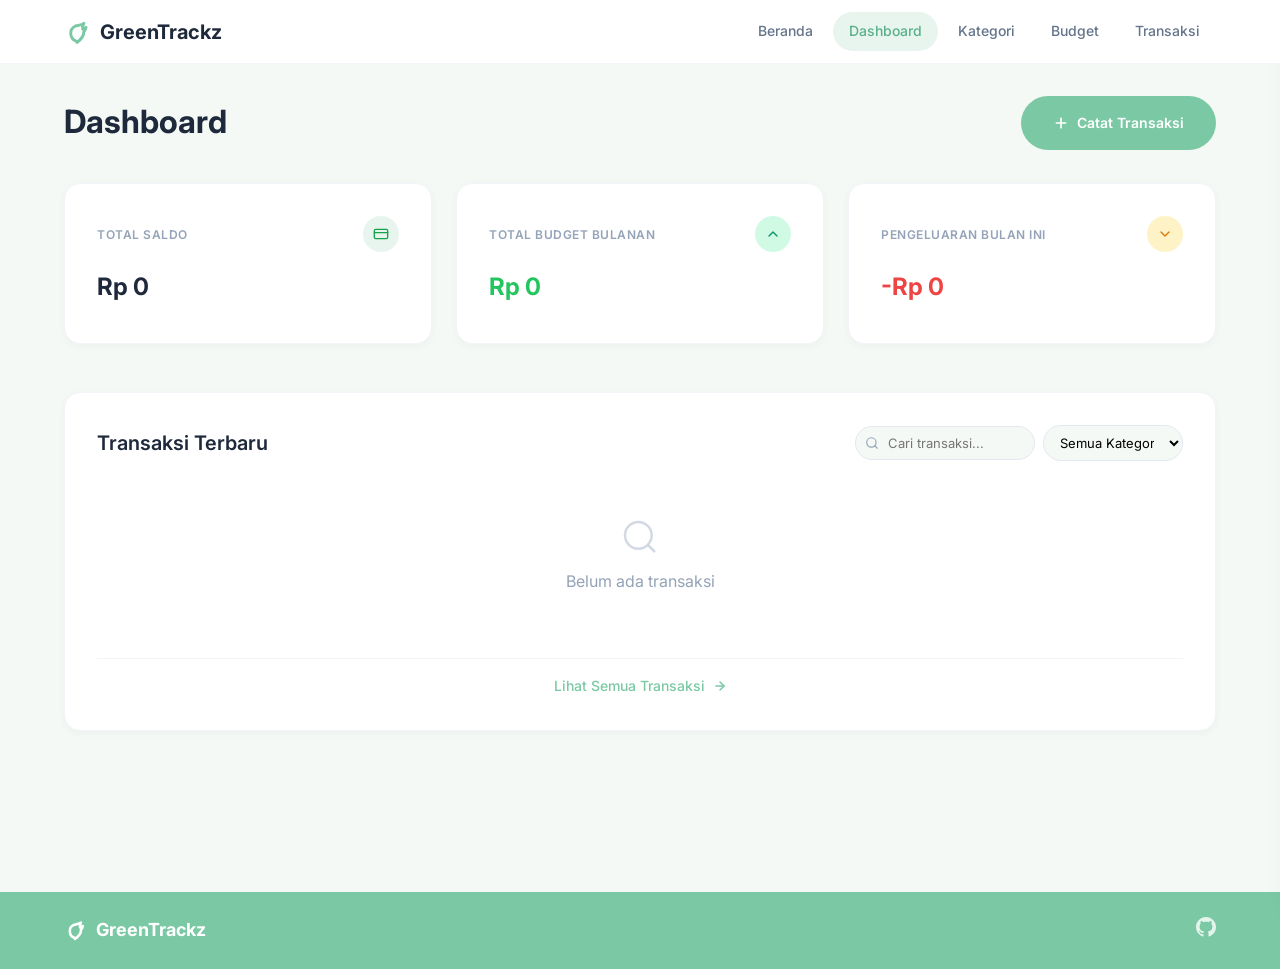
==== commit 8352f904: "Update dashboard.html" ====
--- a/dashboard.html
+++ b/dashboard.html
@@ -8,6 +8,126 @@
   <link rel="preconnect" href="https://fonts.gstatic.com" crossorigin>
   <link href="https://fonts.googleapis.com/css2?family=Inter:wght@400;500;600;700;800&display=swap" rel="stylesheet">
   <link rel="stylesheet" href="style.css">
+  <style>
+    /* ── Dashboard: recent transactions header ── */
+    .dash-txns-header {
+      display: flex;
+      align-items: center;
+      justify-content: space-between;
+      flex-wrap: wrap;
+      gap: 12px;
+      margin-bottom: 16px;
+    }
+    .dash-txns-controls {
+      display: flex;
+      gap: 8px;
+      align-items: center;
+      flex-shrink: 0;
+    }
+    .dash-search-wrap {
+      position: relative;
+    }
+    .dash-search-icon {
+      width: 14px;
+      height: 14px;
+      position: absolute;
+      left: 10px;
+      top: 50%;
+      transform: translateY(-50%);
+      color: var(--color-text-muted);
+      pointer-events: none;
+    }
+    .dash-search-input {
+      padding: 8px 12px 8px 32px;
+      border: 1px solid var(--color-border);
+      border-radius: var(--radius-full);
+      font-size: 13px;
+      outline: none;
+      width: 180px;
+      background: var(--color-bg);
+      font-family: inherit;
+    }
+    .dash-search-input:focus {
+      border-color: var(--color-primary);
+      box-shadow: 0 0 0 3px rgba(123,200,164,.15);
+    }
+    .dash-filter-select {
+      padding: 8px 12px;
+      border: 1px solid var(--color-border);
+      border-radius: var(--radius-full);
+      font-size: 13px;
+      outline: none;
+      background: var(--color-bg);
+      cursor: pointer;
+      font-family: inherit;
+      max-width: 140px;
+    }
+    .dash-filter-select:focus {
+      border-color: var(--color-primary);
+    }
+
+    /* ── Mobile overrides ── */
+    @media (max-width: 600px) {
+      /* Prevent any horizontal overflow */
+      html, body { overflow-x: hidden; max-width: 100%; }
+
+      .dash-txns-header {
+        flex-direction: column;
+        align-items: stretch;
+      }
+      .dash-txns-controls {
+        flex-direction: column;
+        align-items: stretch;
+        gap: 8px;
+      }
+      .dash-search-input {
+        width: 100%;
+      }
+      .dash-filter-select {
+        width: 100%;
+        max-width: 100%;
+      }
+
+      /* Stats cards — stack vertically */
+      .stats-grid {
+        grid-template-columns: 1fr !important;
+      }
+
+      /* Page header stack */
+      .page-header-inner {
+        flex-direction: column;
+        align-items: flex-start;
+        gap: 12px;
+      }
+
+      /* Stat value font size — prevent overflow on very small amounts */
+      .stat-value {
+        font-size: 20px !important;
+        word-break: break-all;
+      }
+
+      /* Recent txns card padding */
+      .recent-txns {
+        padding: 16px !important;
+      }
+
+      /* Transaction item — tighten on mobile */
+      .txn-item {
+        gap: 8px;
+      }
+      .txn-right {
+        text-align: right;
+        min-width: 0;
+      }
+      .txn-amount {
+        font-size: 13px;
+      }
+      .tag {
+        font-size: 10px;
+        padding: 2px 6px;
+      }
+    }
+  </style>
 </head>
 <body>
 
@@ -86,18 +206,18 @@
 
       <!-- Recent Transactions -->
       <div class="recent-txns" style="margin-top:var(--space-2xl);">
-        <div class="recent-txns-header">
+        <div class="dash-txns-header">
           <h2 class="recent-txns-title">Transaksi Terbaru</h2>
-          <div style="display:flex;gap:8px;align-items:center;">
+          <div class="dash-txns-controls">
             <!-- Search -->
-            <div style="position:relative;">
-              <svg viewBox="0 0 24 24" fill="none" stroke="currentColor" stroke-width="2" stroke-linecap="round" stroke-linejoin="round" style="width:16px;height:16px;position:absolute;left:10px;top:50%;transform:translateY(-50%);color:var(--color-text-muted);pointer-events:none;">
+            <div class="dash-search-wrap">
+              <svg viewBox="0 0 24 24" fill="none" stroke="currentColor" stroke-width="2" stroke-linecap="round" stroke-linejoin="round" class="dash-search-icon">
                 <circle cx="11" cy="11" r="8"/><line x1="21" y1="21" x2="16.65" y2="16.65"/>
               </svg>
-              <input type="text" id="dash-search" placeholder="Cari transaksi..." style="padding:8px 12px 8px 34px;border:1px solid var(--color-border);border-radius:var(--radius-full);font-size:13px;outline:none;width:200px;background:var(--color-bg);" oninput="renderDashboard()">
+              <input type="text" id="dash-search" placeholder="Cari transaksi..." class="dash-search-input" oninput="renderDashboard()">
             </div>
             <!-- Filter -->
-            <select id="dash-filter" onchange="renderDashboard()" style="padding:8px 12px;border:1px solid var(--color-border);border-radius:var(--radius-full);font-size:13px;outline:none;background:var(--color-bg);cursor:pointer;">
+            <select id="dash-filter" onchange="renderDashboard()" class="dash-filter-select">
               <option value="">Semua Kategori</option>
             </select>
           </div>
